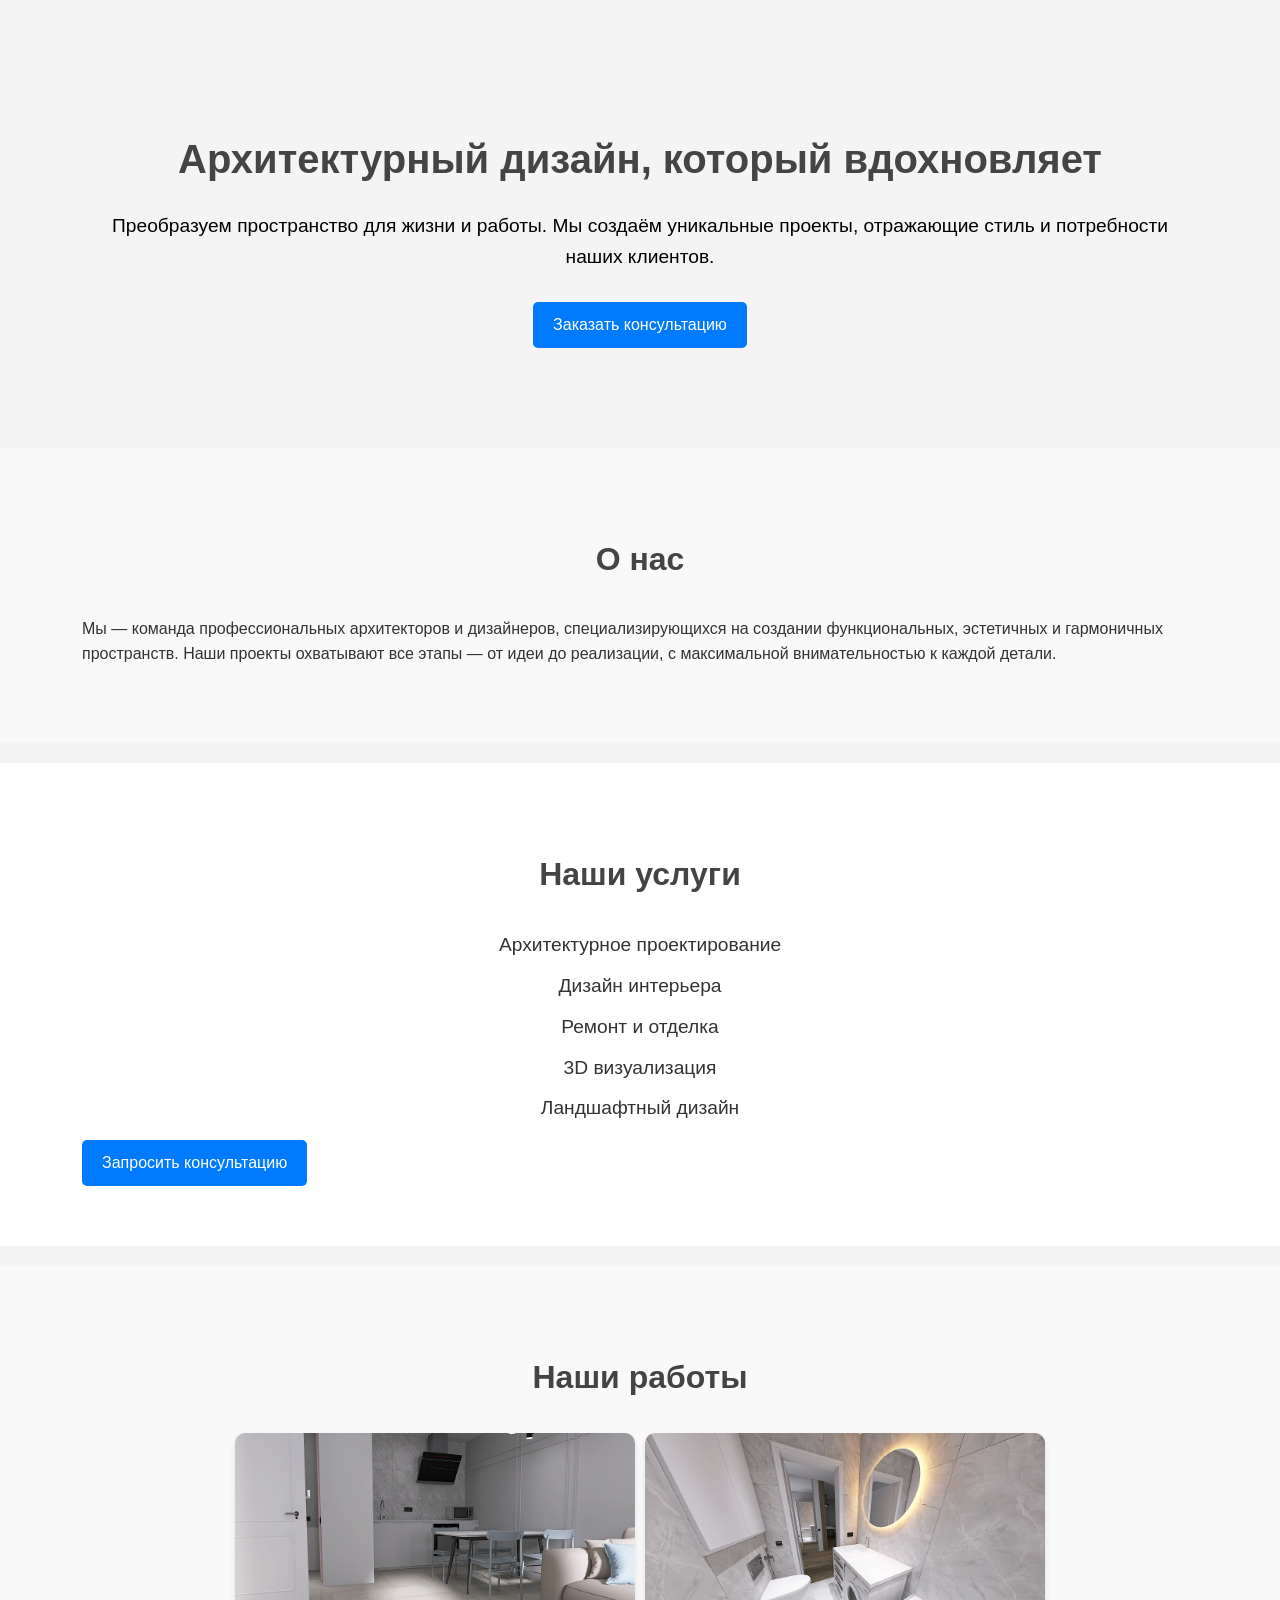
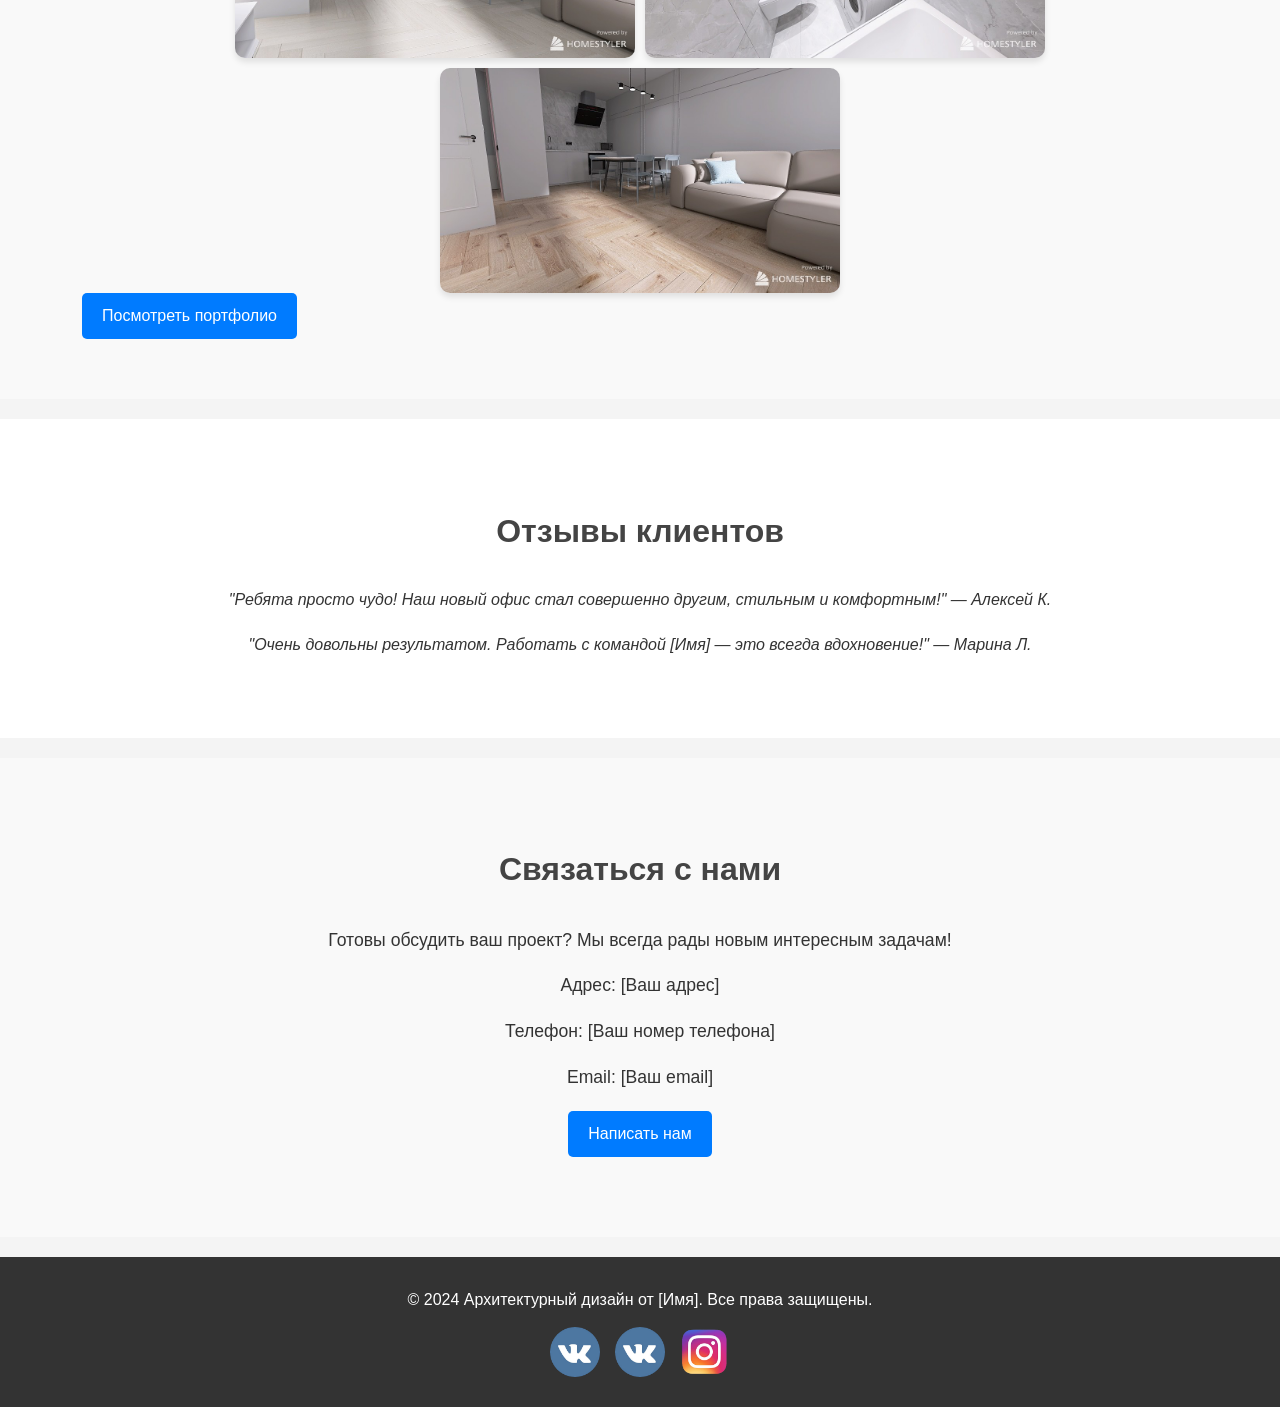
==== index.html @ eeb9c748 "update" ====
<!DOCTYPE html>
<html lang="ru">
<head>
    <meta charset="UTF-8">
    <meta name="viewport" content="width=device-width, initial-scale=1.0">
    <meta name="description" content="Профессиональные услуги в области архитектуры и дизайна интерьеров. Создание уникальных проектов для домов и офисов.">
    <title>Архитектурный дизайн от [Имя]</title>
    <link rel="stylesheet" href="styles.css">
    <style> 
         .gallery {
            display: flex;
            flex-wrap: wrap;      
            gap: 10px;           
            justify-content: center;  
        }

        .gallery img {
            width: 400px;         
            height: auto;         
        }
    </style>
</head>
<body>

    <!-- Главная секция -->
    <header class="header">
        <div class="container">
            <h1>Архитектурный дизайн, который вдохновляет</h1>
            <p>Преобразуем пространство для жизни и работы. Мы создаём уникальные проекты, отражающие стиль и потребности наших клиентов.</p>
            <a href="#contact" class="cta-button">Заказать консультацию</a>
        </div>
    </header>

    <!-- О нас -->
    <section class="about" id="about">
        <div class="container">
            <h2>О нас</h2>
            <p>Мы — команда профессиональных архитекторов и дизайнеров, специализирующихся на создании функциональных, эстетичных и гармоничных пространств. Наши проекты охватывают все этапы — от идеи до реализации, с максимальной внимательностью к каждой детали.</p>
        </div>
    </section>

    <!-- Услуги -->
    <section class="services" id="services">
        <div class="container">
            <h2>Наши услуги</h2>
            <ul>
                <li>Архитектурное проектирование</li>
                <li>Дизайн интерьера</li>
                <li>Ремонт и отделка</li>
                <li>3D визуализация</li>
                <li>Ландшафтный дизайн</li>
            </ul>
            <a href="#contact" class="cta-button">Запросить консультацию</a>
        </div>
    </section>

    <!-- Портфолио -->
    <section class="portfolio" id="portfolio">
        <div class="container">
            <h2>Наши работы</h2>
            <div class="gallery">
                <img src="photos/1.jpg" alt="Проект 1">
                <img src="photos/2.jpg" alt="Проект 2">
                <img src="photos/3.jpg" alt="Проект 3">
            </div>
            <a href="#portfolio" class="cta-button">Посмотреть портфолио</a>
        </div>
    </section>

    <!-- Отзывы -->
    <section class="testimonials" id="testimonials">
        <div class="container">
            <h2>Отзывы клиентов</h2>
            <p>"Ребята просто чудо! Наш новый офис стал совершенно другим, стильным и комфортным!" — Алексей К.</p>
            <p>"Очень довольны результатом. Работать с командой [Имя] — это всегда вдохновение!" — Марина Л.</p>
        </div>
    </section>

    <!-- Контакты -->
    <section class="contact" id="contact">
        <div class="container">
            <h2>Связаться с нами</h2>
            <p>Готовы обсудить ваш проект? Мы всегда рады новым интересным задачам!</p>
            <p>Адрес: [Ваш адрес]</p>
            <p>Телефон: [Ваш номер телефона]</p>
            <p>Email: [Ваш email]</p>
            <a href="mailto:[Ваш email]" class="cta-button">Написать нам</a>
        </div>
    </section>

    <!-- Подвал -->
    <footer class="footer">
        <div class="container">
            <p>© 2024 Архитектурный дизайн от [Имя]. Все права защищены.</p>
        </div>
        <div class="messenger">
            <div id="messenger-links" class="messenger-links">
              <a title="Vkgroup" href="https://vk.com/natashasoktoeva">
                <img src="photos/vk.png" alt="Messnger Icon">
              </a>
              <a title="Vkontakte" href="https://vk.com/natalya_nikolaeva92">
                <img src="photos/vk.png" alt="Messnger Icon">
              </a>
              <a title="***gram" href="https://www.instagram.com/natasha_soktoeva?igsh=aGZ2anFsMGMyeTgz">
                <img src="photos/insta.png" alt="Messnger Icon">
              </a>
            </div>
          </div>
    </footer>

    <script src="scripts.js"></script>
</body>
</html>
---- styles.css ----
/* Общие стили */
body {
    font-family: Arial, sans-serif;
    margin: 0;
    padding: 0;
    line-height: 1.6;
    color: #333;
    background-color: #f4f4f4;
}

h1, h2 {
    color: #444;
}

.container {
    width: 90%;
    max-width: 1200px;
    margin: 0 auto;
}

/* Стили для хедера */
.header {
    background: url('header-bg.jpg') no-repeat center center/cover;
    color: black;
    text-align: center;
    padding: 100px 20px;
}

.header h1 {
    font-size: 2.5rem;
    margin-bottom: 20px;
}

.header p {
    font-size: 1.2rem;
    margin-bottom: 30px;
}

.cta-button {
    display: inline-block;
    background: #007BFF;
    color: white;
    padding: 10px 20px;
    text-decoration: none;
    border-radius: 5px;
    font-size: 1rem;
    transition: background 0.3s;
}

.cta-button:hover {
    background: #0056b3;
}

/* Секции */
section {
    padding: 60px 20px;
    background: white;
    margin-bottom: 20px;
}

section:nth-of-type(odd) {
    background: #f9f9f9;
}

h2 {
    text-align: center;
    margin-bottom: 30px;
    font-size: 2rem;
}

/* Список услуг */
.services ul {
    list-style: none;
    padding: 0;
    text-align: center;
}

.services li {
    font-size: 1.2rem;
    margin: 10px 0;
}

/* Галерея */
.gallery {
    display: flex;
    gap: 20px;
    justify-content: center;
    flex-wrap: wrap;
}

.gallery img {
    max-width: 100%;
    height: auto;
    border-radius: 10px;
    box-shadow: 0 4px 6px rgba(0, 0, 0, 0.1);
}

/* Отзывы */
.testimonials p {
    font-style: italic;
    text-align: center;
    margin: 20px 0;
}

/* Контакты */
.contact p {
    text-align: center;
    font-size: 1.1rem;
}

.contact .cta-button {
    display: block;
    margin: 20px auto;
    text-align: center;
    width: fit-content;
}

/* Подвал */
.footer {
    background: #333;
    text-align: center;
    color: white;
    padding: 30px 0;
    position: relative;
}

.footer p {
    margin: 0;
}

.messenger-links {
    display: flex;
    justify-content: center; 
    gap: 15px; 
    margin-top: 15px; 
}
.messenger-links a {
    width: 50px;
    height: 50px; 
    display: block;
    text-decoration: none;
}

.messenger-links a img {
    width: 100%;
    height: 100%;
    object-fit: contain; 
    transition: transform 0.3s ease; 
}

.messenger-links a:hover img {
    transform: scale(1.1); 
}


@media (max-width: 768px) {
    .header {
        padding: 80px 20px;
    }

    .header h1 {
        font-size: 2rem;
    }

    .cta-button {
        font-size: 0.9rem;
    }

    .gallery {
        flex-direction: column;
        gap: 10px;
    }
}
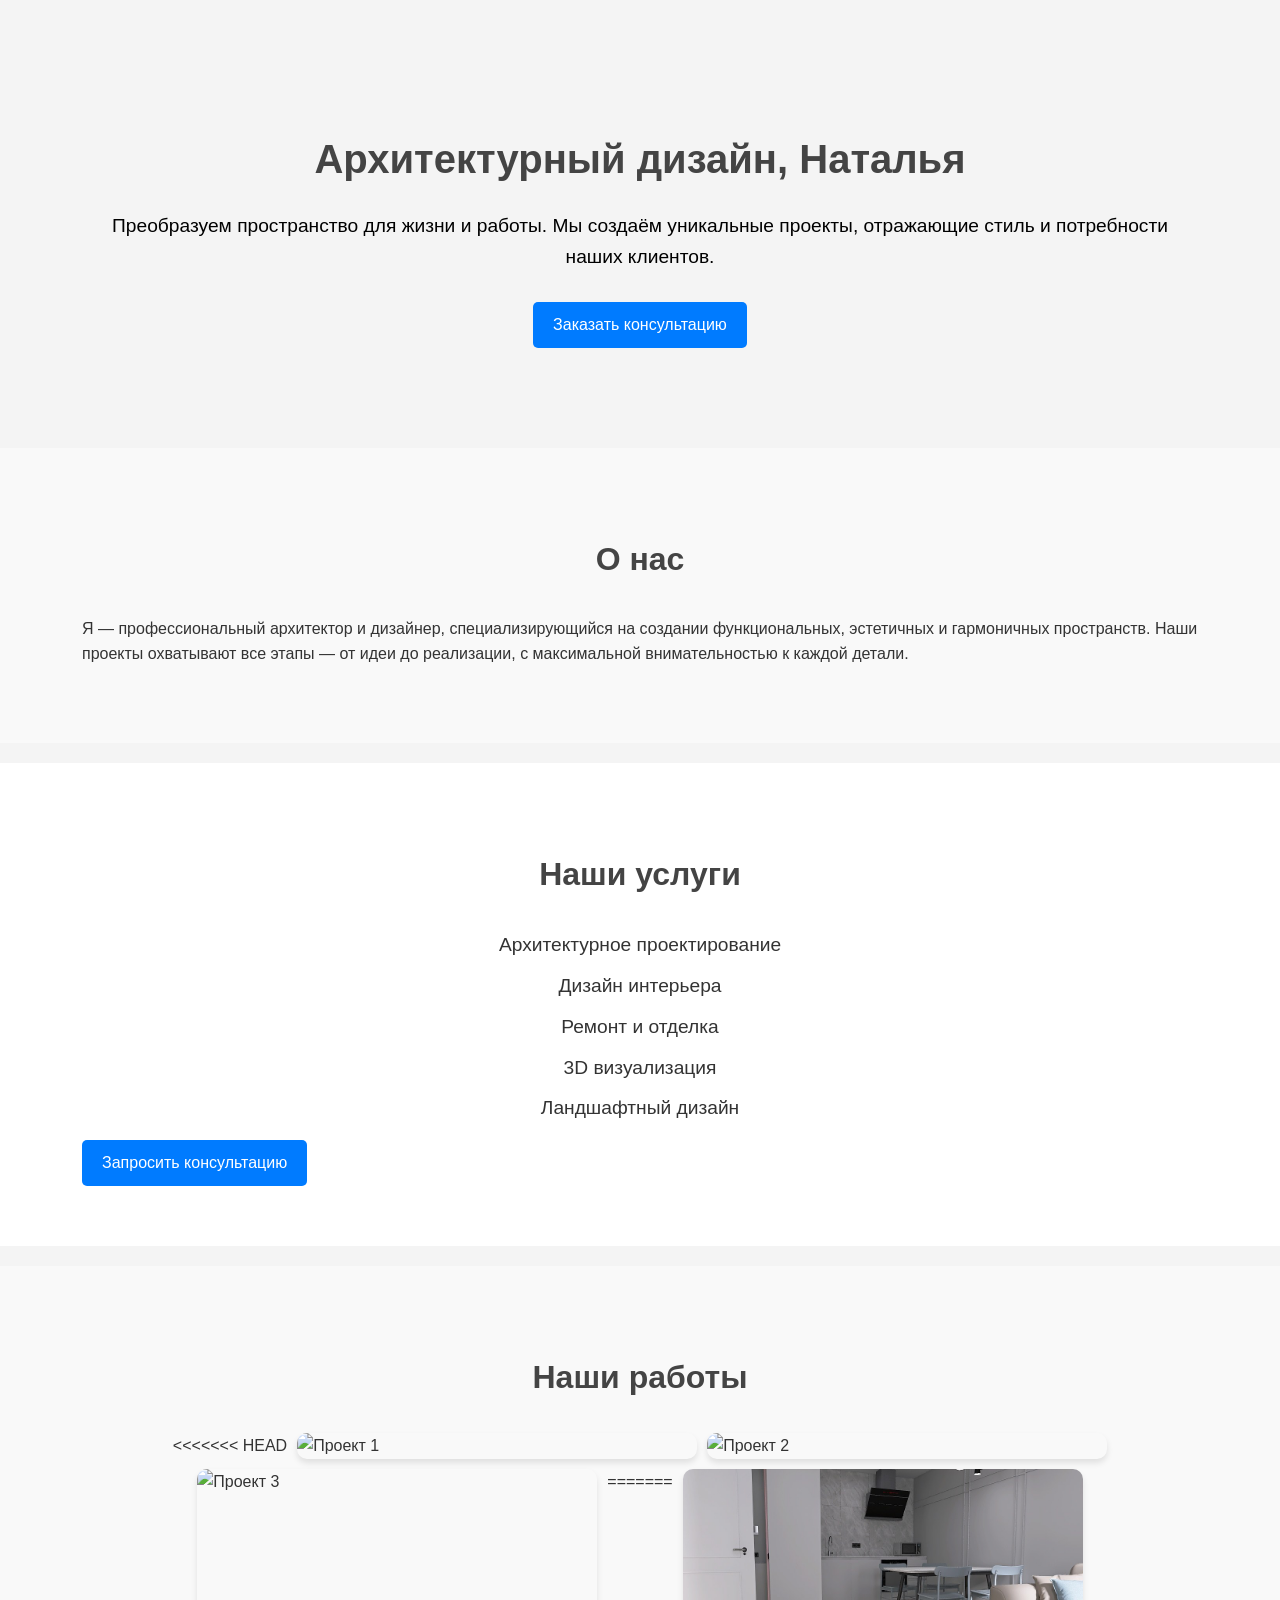
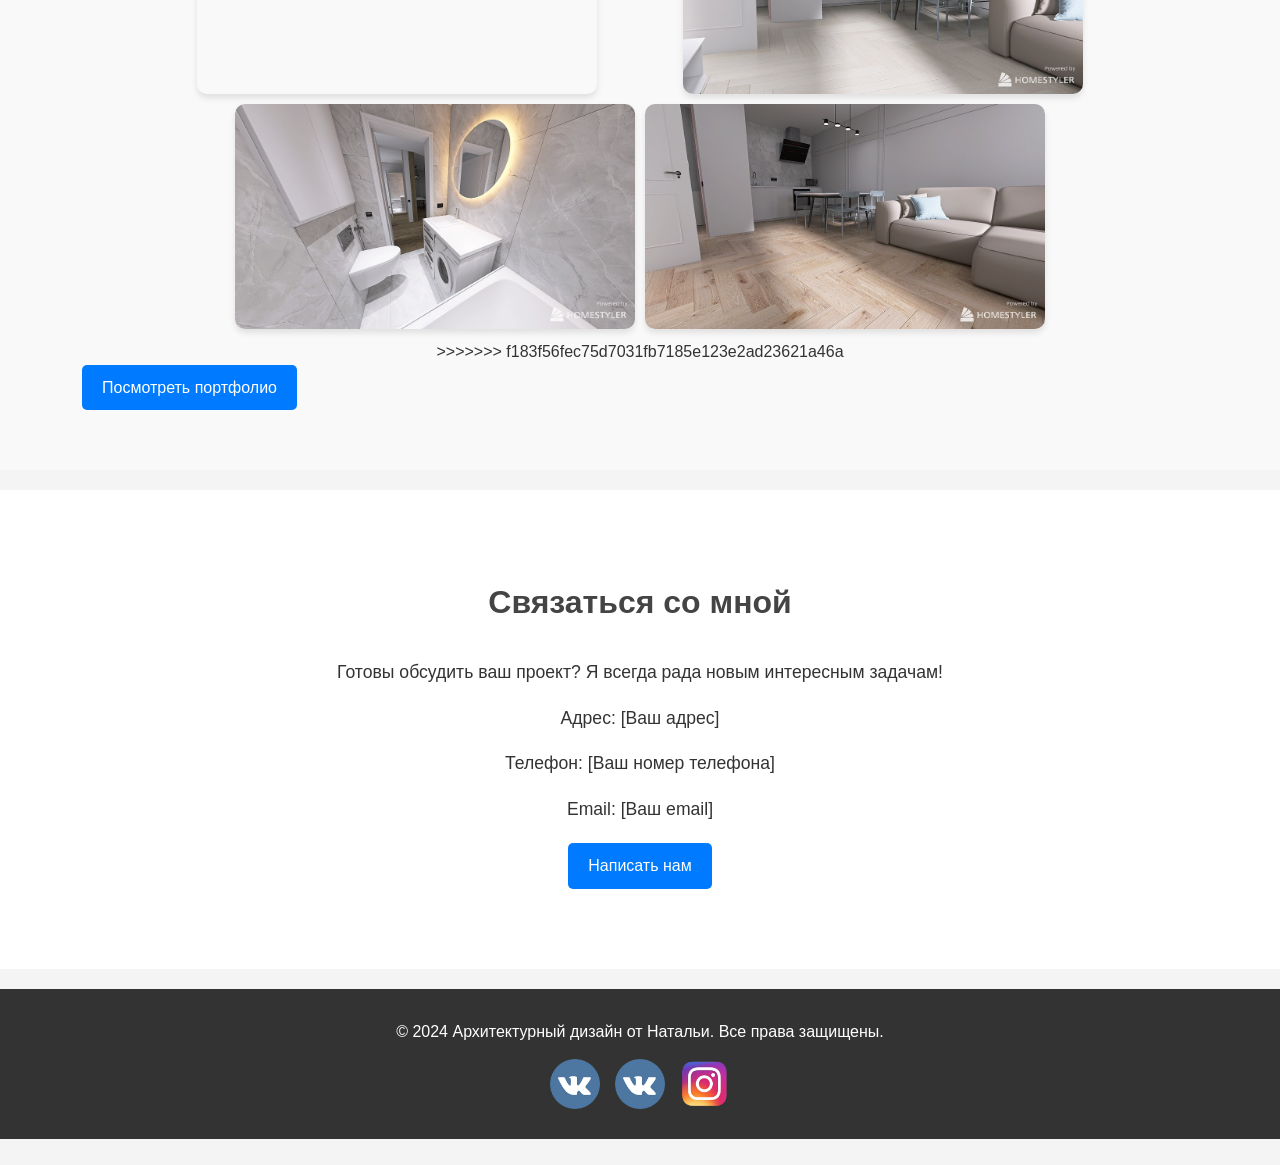
==== commit 079b0624: "Фикс пофиксил с низу огромный черный круг и ссылки" ====
--- a/index.html
+++ b/index.html
@@ -4,7 +4,7 @@
     <meta charset="UTF-8">
     <meta name="viewport" content="width=device-width, initial-scale=1.0">
     <meta name="description" content="Профессиональные услуги в области архитектуры и дизайна интерьеров. Создание уникальных проектов для домов и офисов.">
-    <title>Архитектурный дизайн от [Имя]</title>
+    <title>Архитектурный дизайн от Натальи</title>
     <link rel="stylesheet" href="styles.css">
     <style> 
          .gallery {
@@ -21,22 +21,22 @@
     </style>
 </head>
 <body>
-
+      
     <!-- Главная секция -->
     <header class="header">
         <div class="container">
-            <h1>Архитектурный дизайн, который вдохновляет</h1>
+            <h1>Архитектурный дизайн, Наталья</h1>
             <p>Преобразуем пространство для жизни и работы. Мы создаём уникальные проекты, отражающие стиль и потребности наших клиентов.</p>
             <a href="#contact" class="cta-button">Заказать консультацию</a>
         </div>
     </header>
-
+    
     <!-- О нас -->
     <section class="about" id="about">
         <div class="container">
             <h2>О нас</h2>
-            <p>Мы — команда профессиональных архитекторов и дизайнеров, специализирующихся на создании функциональных, эстетичных и гармоничных пространств. Наши проекты охватывают все этапы — от идеи до реализации, с максимальной внимательностью к каждой детали.</p>
-        </div>
+            <p>Я — профессиональный архитектор и дизайнер, специализирующийся на создании функциональных, эстетичных и гармоничных пространств. Наши проекты охватывают все этапы — от идеи до реализации, с максимальной внимательностью к каждой детали.</p>
+        </div> 
     </section>
 
     <!-- Услуги -->
@@ -59,28 +59,25 @@
         <div class="container">
             <h2>Наши работы</h2>
             <div class="gallery">
+<<<<<<< HEAD
+                <img src="1In7lLFfFWo.jpg" alt="Проект 1">
+                <img src="portfolio-2.jpg" alt="Проект 2">
+                <img src="portfolio-3.jpg" alt="Проект 3">
+=======
                 <img src="photos/1.jpg" alt="Проект 1">
                 <img src="photos/2.jpg" alt="Проект 2">
                 <img src="photos/3.jpg" alt="Проект 3">
+>>>>>>> f183f56fec75d7031fb7185e123e2ad23621a46a
             </div>
             <a href="#portfolio" class="cta-button">Посмотреть портфолио</a>
-        </div>
-    </section>
-
-    <!-- Отзывы -->
-    <section class="testimonials" id="testimonials">
-        <div class="container">
-            <h2>Отзывы клиентов</h2>
-            <p>"Ребята просто чудо! Наш новый офис стал совершенно другим, стильным и комфортным!" — Алексей К.</p>
-            <p>"Очень довольны результатом. Работать с командой [Имя] — это всегда вдохновение!" — Марина Л.</p>
         </div>
     </section>
 
     <!-- Контакты -->
     <section class="contact" id="contact">
         <div class="container">
-            <h2>Связаться с нами</h2>
-            <p>Готовы обсудить ваш проект? Мы всегда рады новым интересным задачам!</p>
+            <h2>Связаться со мной</h2>
+            <p>Готовы обсудить ваш проект? Я всегда рада новым интересным задачам!</p>
             <p>Адрес: [Ваш адрес]</p>
             <p>Телефон: [Ваш номер телефона]</p>
             <p>Email: [Ваш email]</p>
@@ -91,23 +88,42 @@
     <!-- Подвал -->
     <footer class="footer">
         <div class="container">
-            <p>© 2024 Архитектурный дизайн от [Имя]. Все права защищены.</p>
+            <p>© 2024 Архитектурный дизайн от Натальи. Все права защищены.</p>
         </div>
         <div class="messenger">
             <div id="messenger-links" class="messenger-links">
-              <a title="Vkgroup" href="https://vk.com/natashasoktoeva">
+              <a title="Vkgroup" href="https://vk.com/natashasoktoeva" target="_blank">
                 <img src="photos/vk.png" alt="Messnger Icon">
               </a>
-              <a title="Vkontakte" href="https://vk.com/natalya_nikolaeva92">
+              <a title="Vkontakte" href="https://vk.com/natalya_nikolaeva92" target="_blank">
                 <img src="photos/vk.png" alt="Messnger Icon">
               </a>
-              <a title="***gram" href="https://www.instagram.com/natasha_soktoeva?igsh=aGZ2anFsMGMyeTgz">
+              <a title="***gram" href="https://www.instagram.com/natasha_soktoeva?igsh=aGZ2anFsMGMyeTgz" target="_blank">
                 <img src="photos/insta.png" alt="Messnger Icon">
               </a>
             </div>
           </div>
     </footer>
 
+    <!-- Скролл -->
+    <div data-menu-type="mobile" data-custom-scroll="0" data-set-top="stay-in-window" class="custom__header-decorate-line mod--custom-scroll-hidden mod--custom-scroll-resize md-menu--mobile js--menu--mobile mod--set-top--stop-mobile ps is-ps-init setTopInit" style="display: block;top: 0px;">
+
+                <!-- Если есть поиск или корзина -->
+        <div class="l-header__icons--box f__menu">
+            &nbsp; <!-- для выравнивания по вертикали (дублирует размер шрифта) -->
+    
+            <div class="l-header__icons--wrap">
+                <div class="js--iconBasketWrapper">                   
+                </div>   
+                    </div>
+                        </div>   
+            <!-- Add separator -->
+                    <!-- -->
+        </div>
+            </div>        
+
+        </div>
+    <div class="ps__rail-x mod--fs_16" style="left: 0px; bottom: 0px;"><div class="ps__thumb-x mod--fs_16" tabindex="0" style="left: 0px; width: 0px;"></div></div><div class="ps__rail-y mod--fs_16" style="top: 0px; right: 0px;"><div class="ps__thumb-y mod--fs_16" tabindex="0" style="top: 0px; height: 0px;"></div></div></div>
     <script src="scripts.js"></script>
 </body>
 </html>
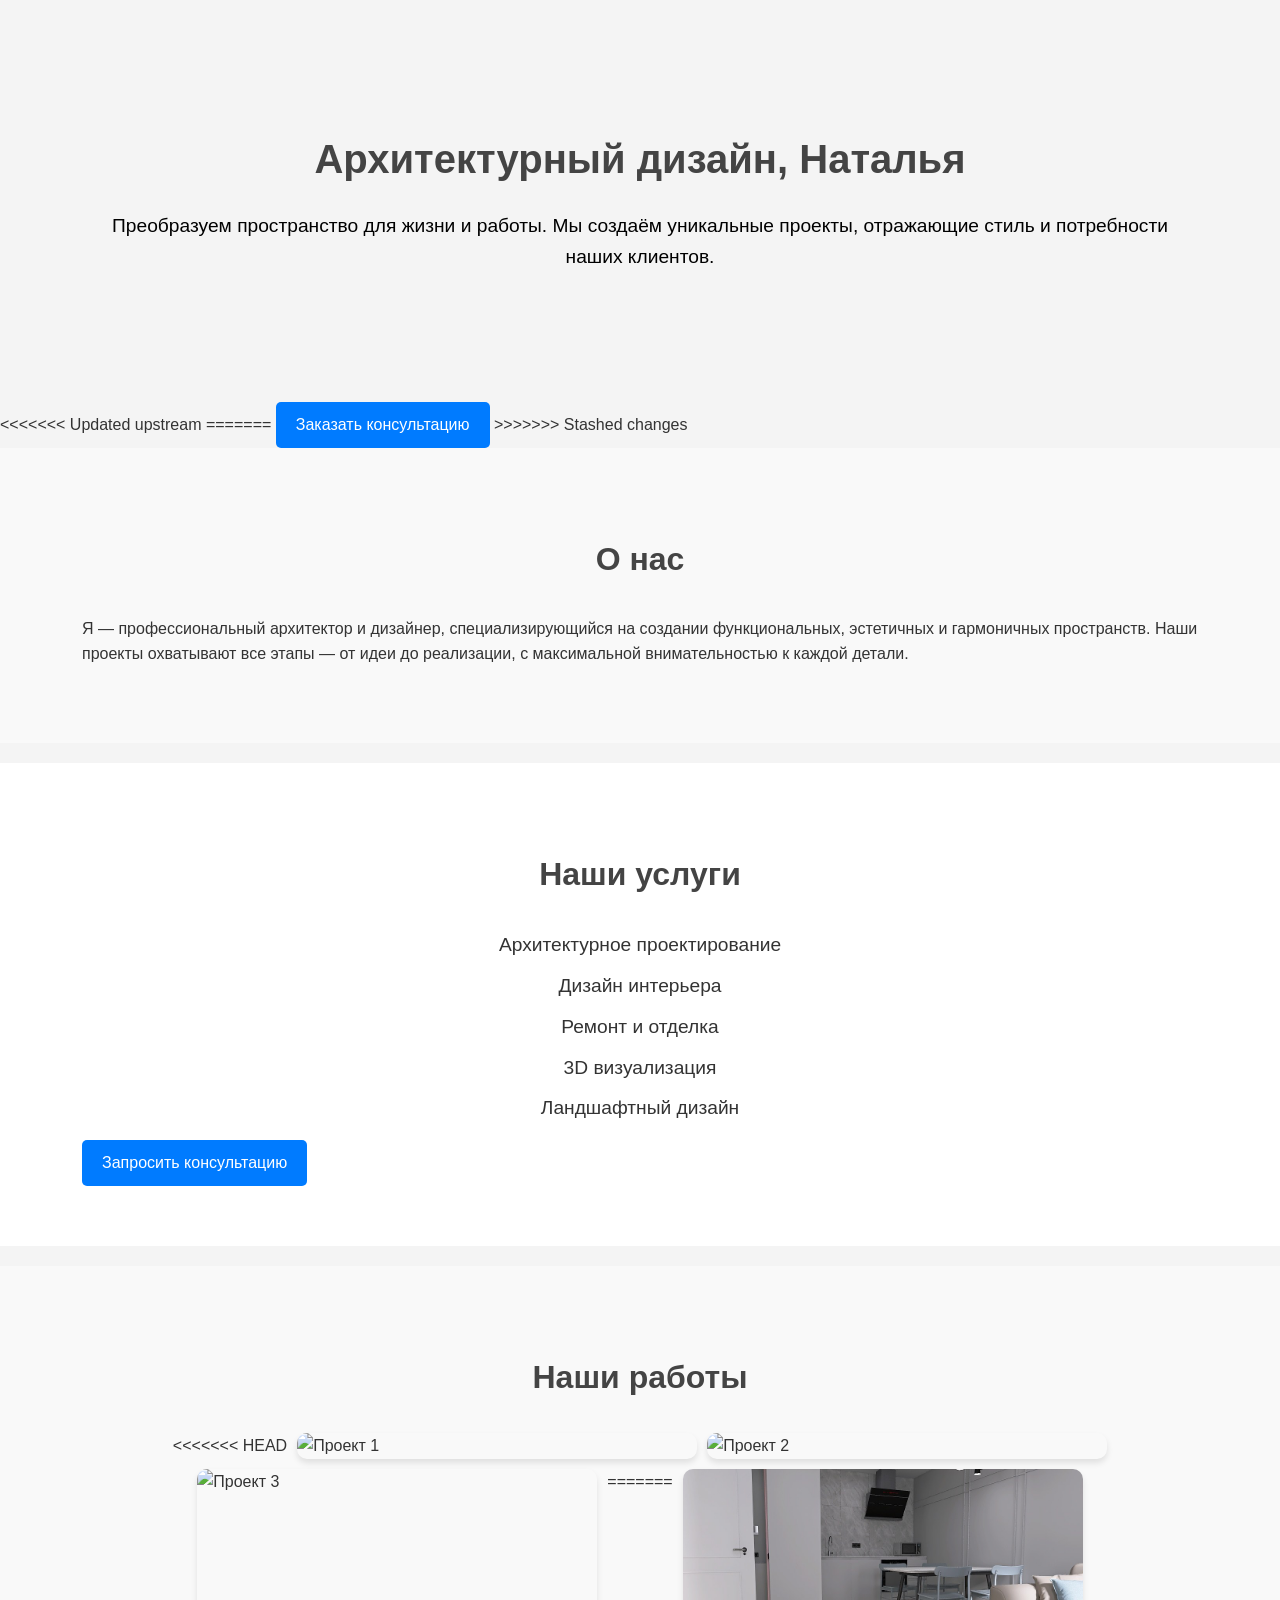
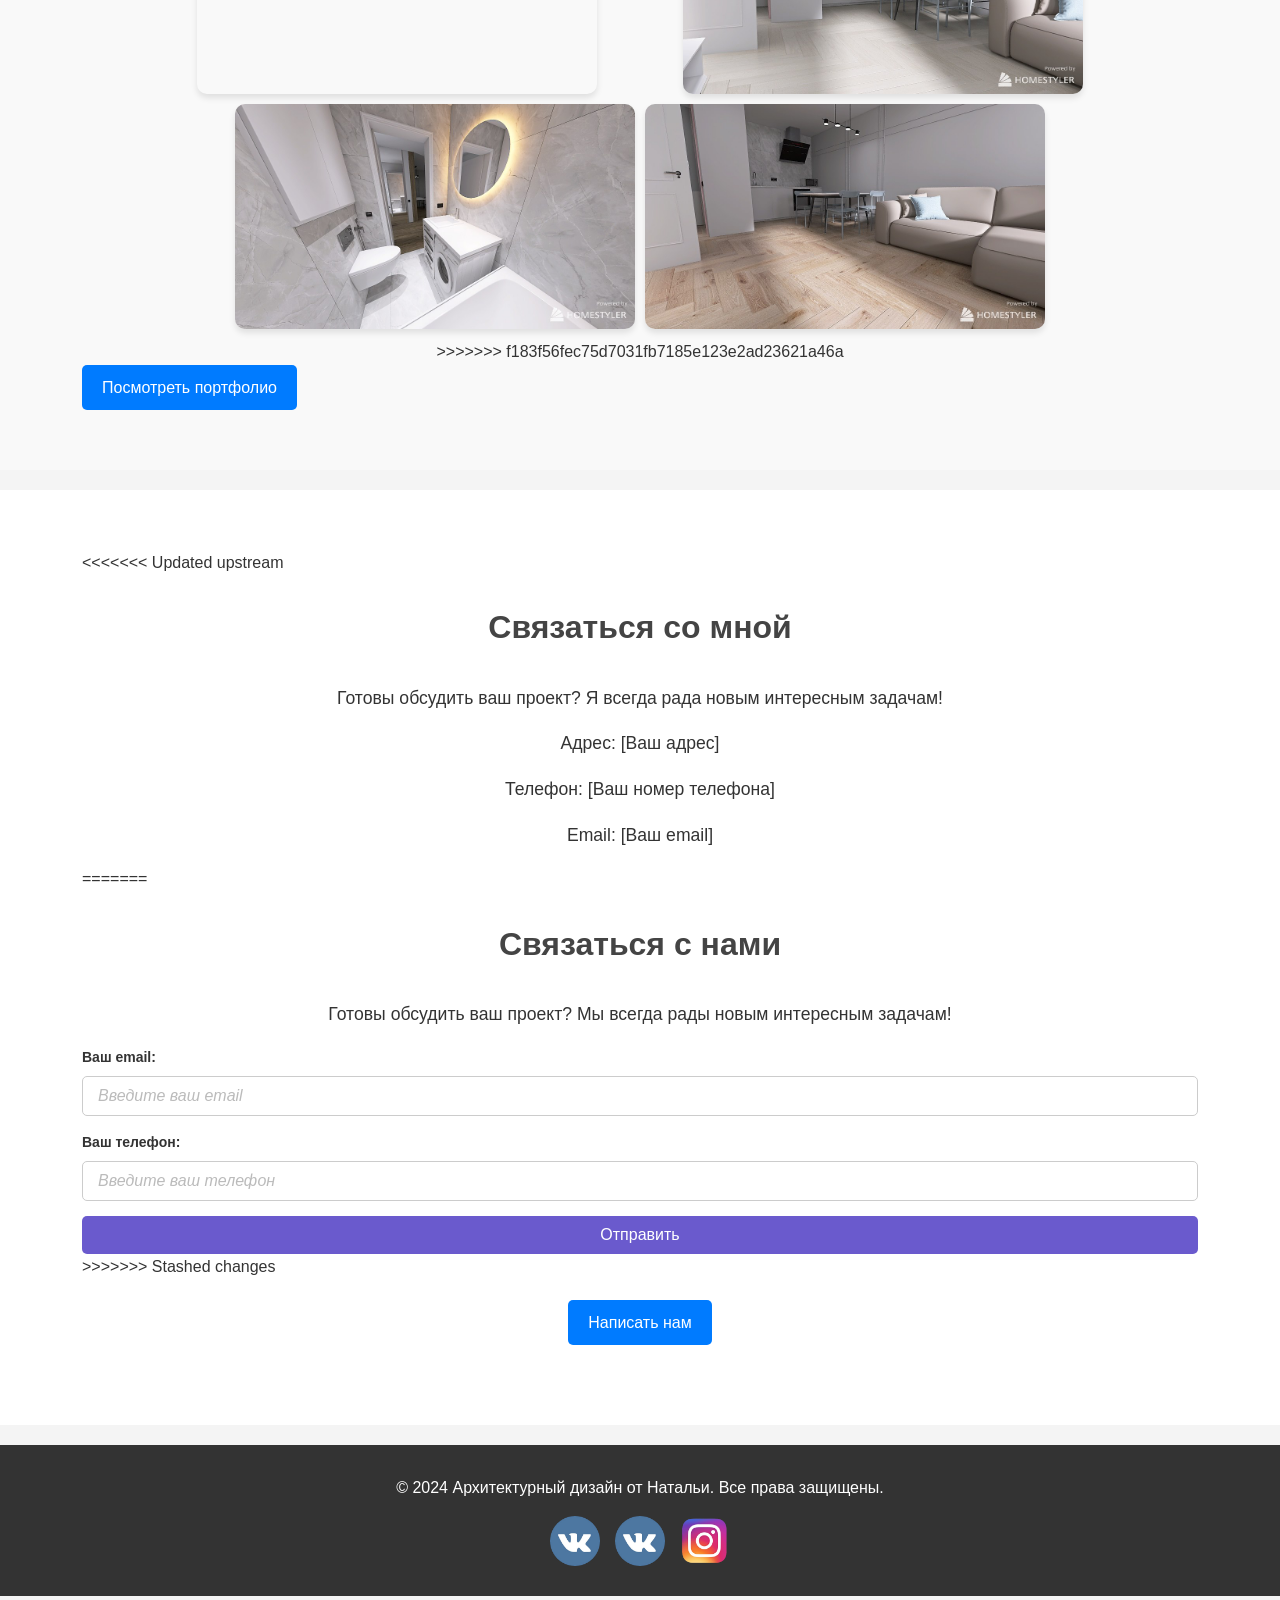
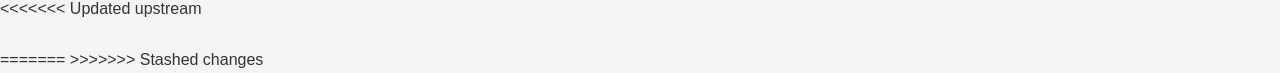
==== commit db47ef49: "я устал" ====
--- a/index.html
+++ b/index.html
@@ -27,10 +27,14 @@
         <div class="container">
             <h1>Архитектурный дизайн, Наталья</h1>
             <p>Преобразуем пространство для жизни и работы. Мы создаём уникальные проекты, отражающие стиль и потребности наших клиентов.</p>
-            <a href="#contact" class="cta-button">Заказать консультацию</a>
         </div>
     </header>
+<<<<<<< Updated upstream
     
+=======
+    <a href="#contact" class="cta-button">Заказать консультацию</a>
+
+>>>>>>> Stashed changes
     <!-- О нас -->
     <section class="about" id="about">
         <div class="container">
@@ -76,11 +80,22 @@
     <!-- Контакты -->
     <section class="contact" id="contact">
         <div class="container">
+<<<<<<< Updated upstream
             <h2>Связаться со мной</h2>
             <p>Готовы обсудить ваш проект? Я всегда рада новым интересным задачам!</p>
             <p>Адрес: [Ваш адрес]</p>
             <p>Телефон: [Ваш номер телефона]</p>
             <p>Email: [Ваш email]</p>
+=======
+            <h2>Связаться с нами</h2>
+            <p>Готовы обсудить ваш проект? Мы всегда рады новым интересным задачам!</p>
+            <label for="email">Ваш email:</label>
+            <input type="email" id="email" name="email" placeholder="Введите ваш email" required>
+
+            <label for="phone">Ваш телефон:</label>
+            <input type="tel" id="phone" name="phone" placeholder="Введите ваш телефон">
+            <button type="submit">Отправить</button>
+>>>>>>> Stashed changes
             <a href="mailto:[Ваш email]" class="cta-button">Написать нам</a>
         </div>
     </section>
@@ -105,6 +120,7 @@
           </div>
     </footer>
 
+<<<<<<< Updated upstream
     <!-- Скролл -->
     <div data-menu-type="mobile" data-custom-scroll="0" data-set-top="stay-in-window" class="custom__header-decorate-line mod--custom-scroll-hidden mod--custom-scroll-resize md-menu--mobile js--menu--mobile mod--set-top--stop-mobile ps is-ps-init setTopInit" style="display: block;top: 0px;">
 
@@ -125,5 +141,8 @@
         </div>
     <div class="ps__rail-x mod--fs_16" style="left: 0px; bottom: 0px;"><div class="ps__thumb-x mod--fs_16" tabindex="0" style="left: 0px; width: 0px;"></div></div><div class="ps__rail-y mod--fs_16" style="top: 0px; right: 0px;"><div class="ps__thumb-y mod--fs_16" tabindex="0" style="top: 0px; height: 0px;"></div></div></div>
     <script src="scripts.js"></script>
+=======
+    <script src="js.js"></script>
+>>>>>>> Stashed changes
 </body>
 </html>
--- a/styles.css
+++ b/styles.css
@@ -45,6 +45,7 @@
     border-radius: 5px;
     font-size: 1rem;
     transition: background 0.3s;
+    left: 30px;
 }
 
 .cta-button:hover {
@@ -114,6 +115,69 @@
     text-align: center;
     width: fit-content;
 }
+form {
+    background: #ffffff;
+    padding: 20px 30px;
+    border-radius: 10px;
+    box-shadow: 0 4px 6px rgba(0, 0, 0, 0.1);
+    width: 100%;
+    max-width: 400px;
+    margin: 20px auto;
+    font-family: Arial, sans-serif;
+}
+
+
+label {
+    display: block;
+    margin-bottom: 8px;
+    font-size: 14px;
+    color: #333333;
+    font-weight: bold;
+}
+
+
+input[type="email"], input[type="tel"] {
+    width: 100%;
+    padding: 10px 15px;
+    margin-bottom: 15px;
+    border: 1px solid #cccccc;
+    border-radius: 5px;
+    font-size: 16px;
+    color: #333333;
+    box-sizing: border-box;
+    transition: border-color 0.3s ease-in-out, box-shadow 0.3s ease-in-out;
+}
+
+
+input[type="email"]:focus, input[type="tel"]:focus {
+    border-color: #6a5acd;
+    box-shadow: 0 0 5px rgba(106, 90, 205, 0.5);
+    outline: none;
+}
+
+
+input::placeholder {
+    color: #bbbbbb;
+    font-style: italic;
+}
+
+button {
+    display: block;
+    width: 100%;
+    padding: 10px 15px;
+    background-color: #6a5acd;
+    border: none;
+    border-radius: 5px;
+    color: #ffffff;
+    font-size: 16px;
+    cursor: pointer;
+    transition: background-color 0.3s ease-in-out;
+}
+
+
+button:hover {
+    background-color: #5a4db2;
+}
 
 /* Подвал */
 .footer {
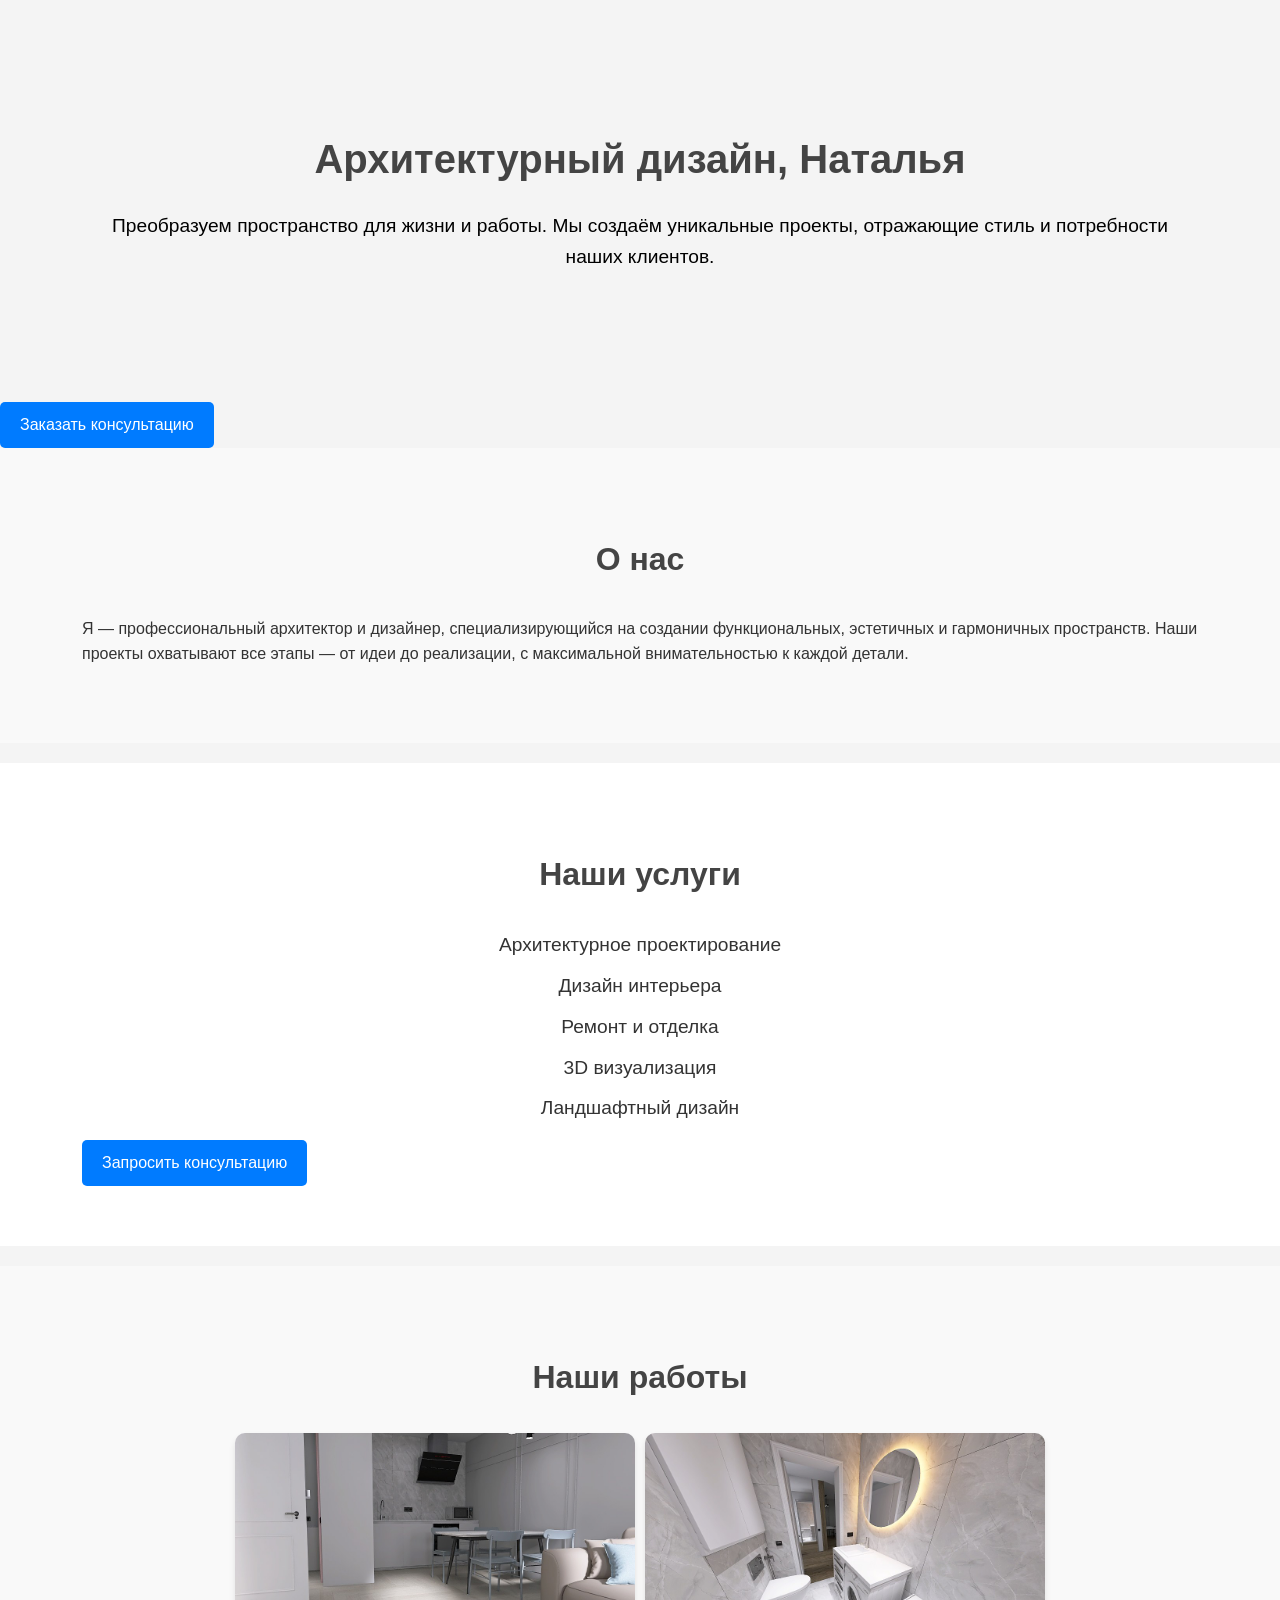
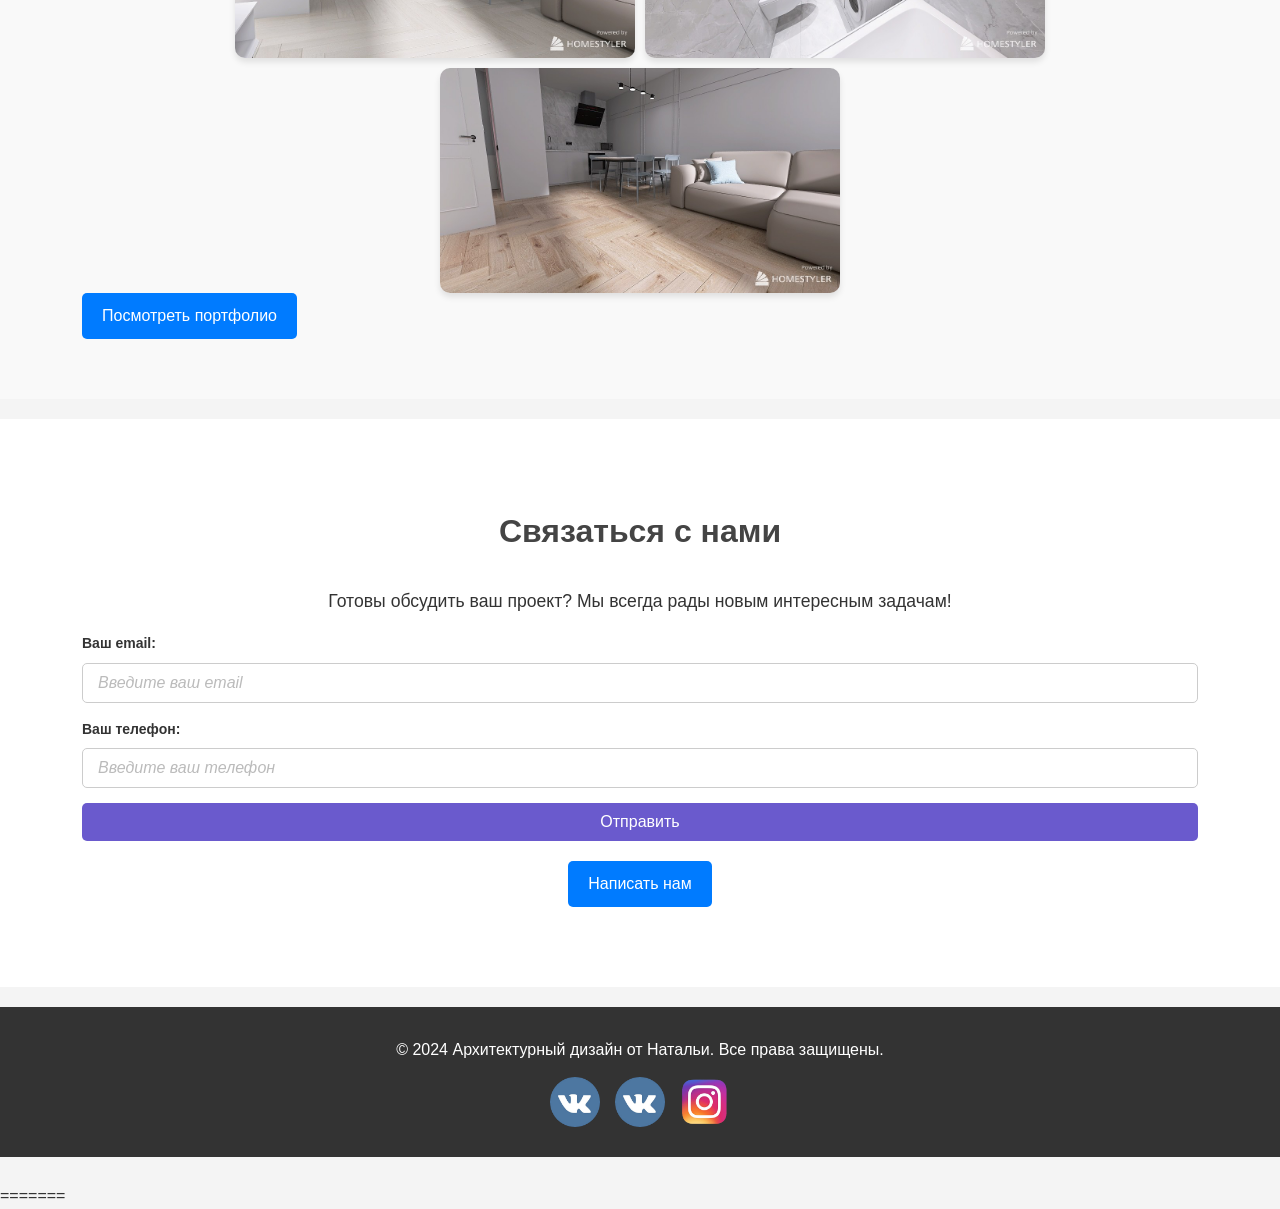
==== commit 10438813: "я устал2" ====
--- a/index.html
+++ b/index.html
@@ -29,12 +29,10 @@
             <p>Преобразуем пространство для жизни и работы. Мы создаём уникальные проекты, отражающие стиль и потребности наших клиентов.</p>
         </div>
     </header>
-<<<<<<< Updated upstream
-    
-=======
+
     <a href="#contact" class="cta-button">Заказать консультацию</a>
 
->>>>>>> Stashed changes
+
     <!-- О нас -->
     <section class="about" id="about">
         <div class="container">
@@ -63,15 +61,10 @@
         <div class="container">
             <h2>Наши работы</h2>
             <div class="gallery">
-<<<<<<< HEAD
-                <img src="1In7lLFfFWo.jpg" alt="Проект 1">
-                <img src="portfolio-2.jpg" alt="Проект 2">
-                <img src="portfolio-3.jpg" alt="Проект 3">
-=======
                 <img src="photos/1.jpg" alt="Проект 1">
                 <img src="photos/2.jpg" alt="Проект 2">
                 <img src="photos/3.jpg" alt="Проект 3">
->>>>>>> f183f56fec75d7031fb7185e123e2ad23621a46a
+
             </div>
             <a href="#portfolio" class="cta-button">Посмотреть портфолио</a>
         </div>
@@ -80,13 +73,6 @@
     <!-- Контакты -->
     <section class="contact" id="contact">
         <div class="container">
-<<<<<<< Updated upstream
-            <h2>Связаться со мной</h2>
-            <p>Готовы обсудить ваш проект? Я всегда рада новым интересным задачам!</p>
-            <p>Адрес: [Ваш адрес]</p>
-            <p>Телефон: [Ваш номер телефона]</p>
-            <p>Email: [Ваш email]</p>
-=======
             <h2>Связаться с нами</h2>
             <p>Готовы обсудить ваш проект? Мы всегда рады новым интересным задачам!</p>
             <label for="email">Ваш email:</label>
@@ -95,7 +81,6 @@
             <label for="phone">Ваш телефон:</label>
             <input type="tel" id="phone" name="phone" placeholder="Введите ваш телефон">
             <button type="submit">Отправить</button>
->>>>>>> Stashed changes
             <a href="mailto:[Ваш email]" class="cta-button">Написать нам</a>
         </div>
     </section>
@@ -119,8 +104,6 @@
             </div>
           </div>
     </footer>
-
-<<<<<<< Updated upstream
     <!-- Скролл -->
     <div data-menu-type="mobile" data-custom-scroll="0" data-set-top="stay-in-window" class="custom__header-decorate-line mod--custom-scroll-hidden mod--custom-scroll-resize md-menu--mobile js--menu--mobile mod--set-top--stop-mobile ps is-ps-init setTopInit" style="display: block;top: 0px;">
 
@@ -143,6 +126,5 @@
     <script src="scripts.js"></script>
 =======
     <script src="js.js"></script>
->>>>>>> Stashed changes
 </body>
 </html>
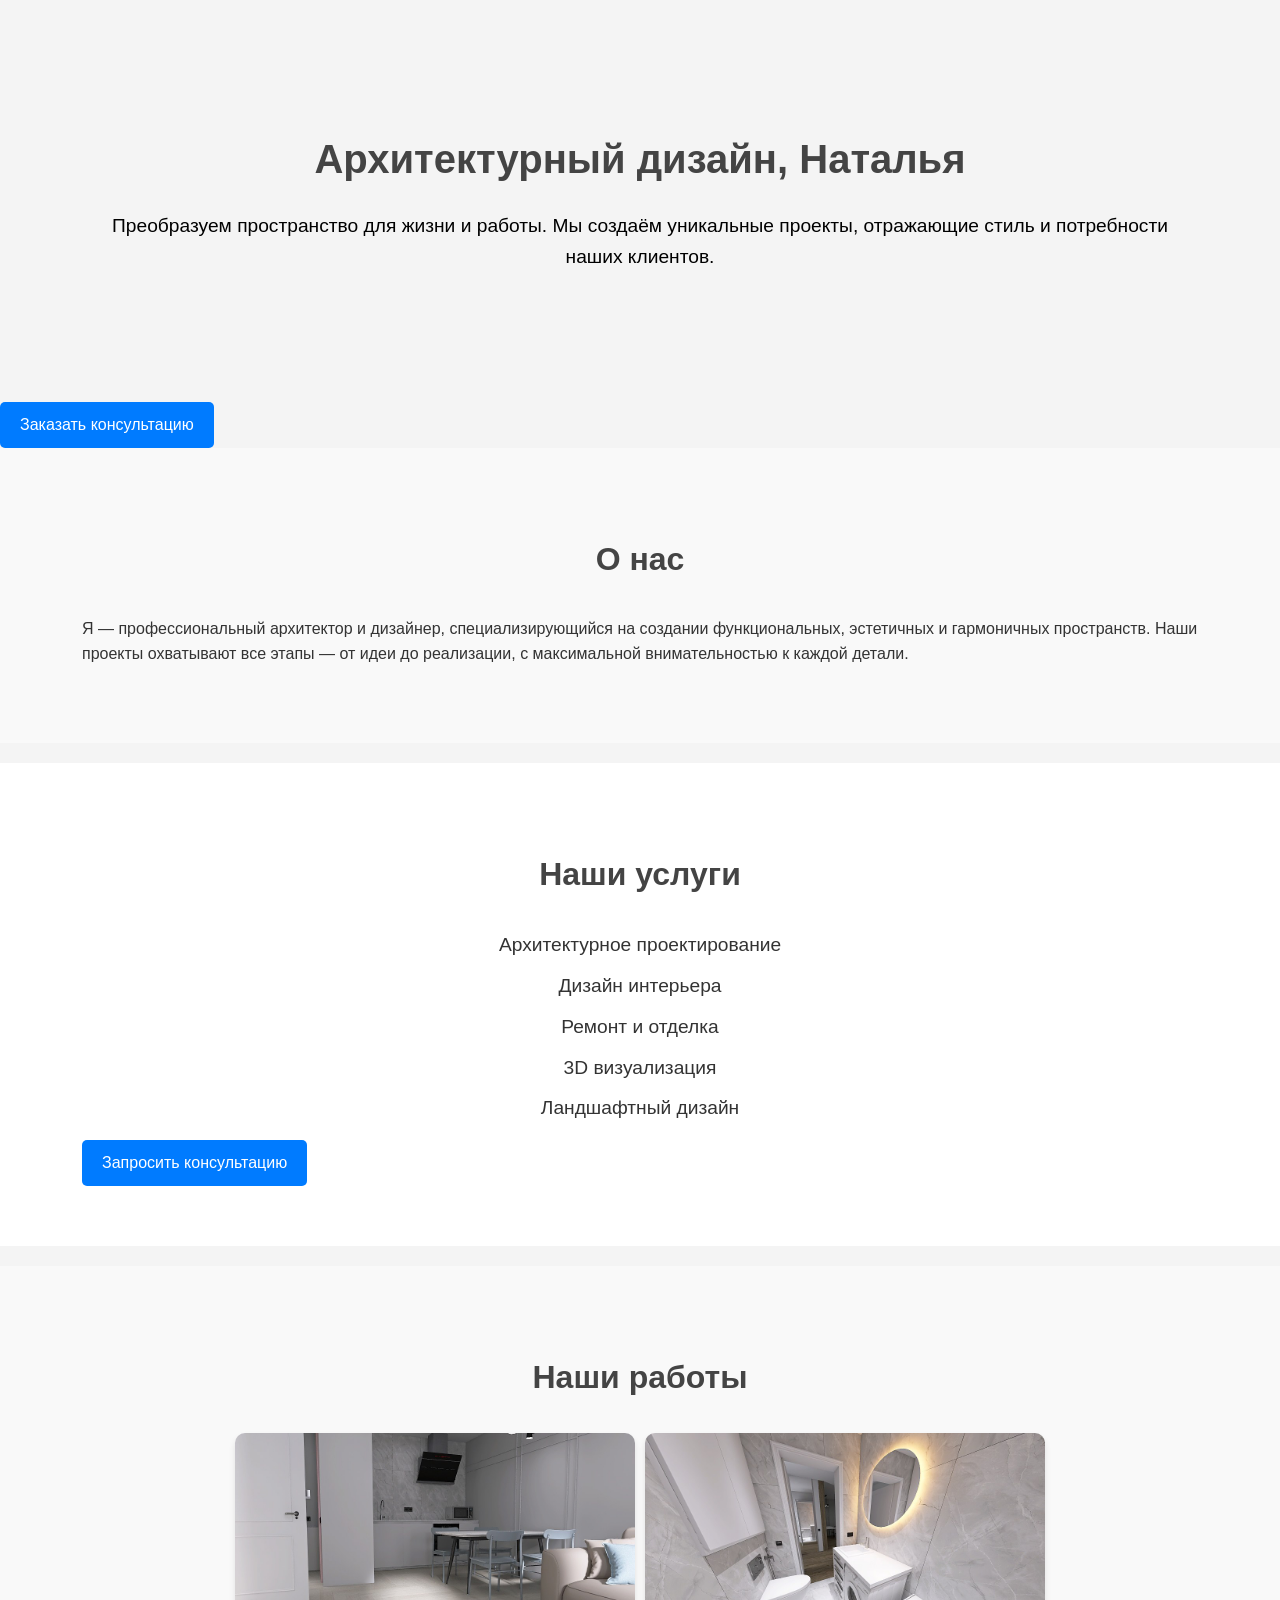
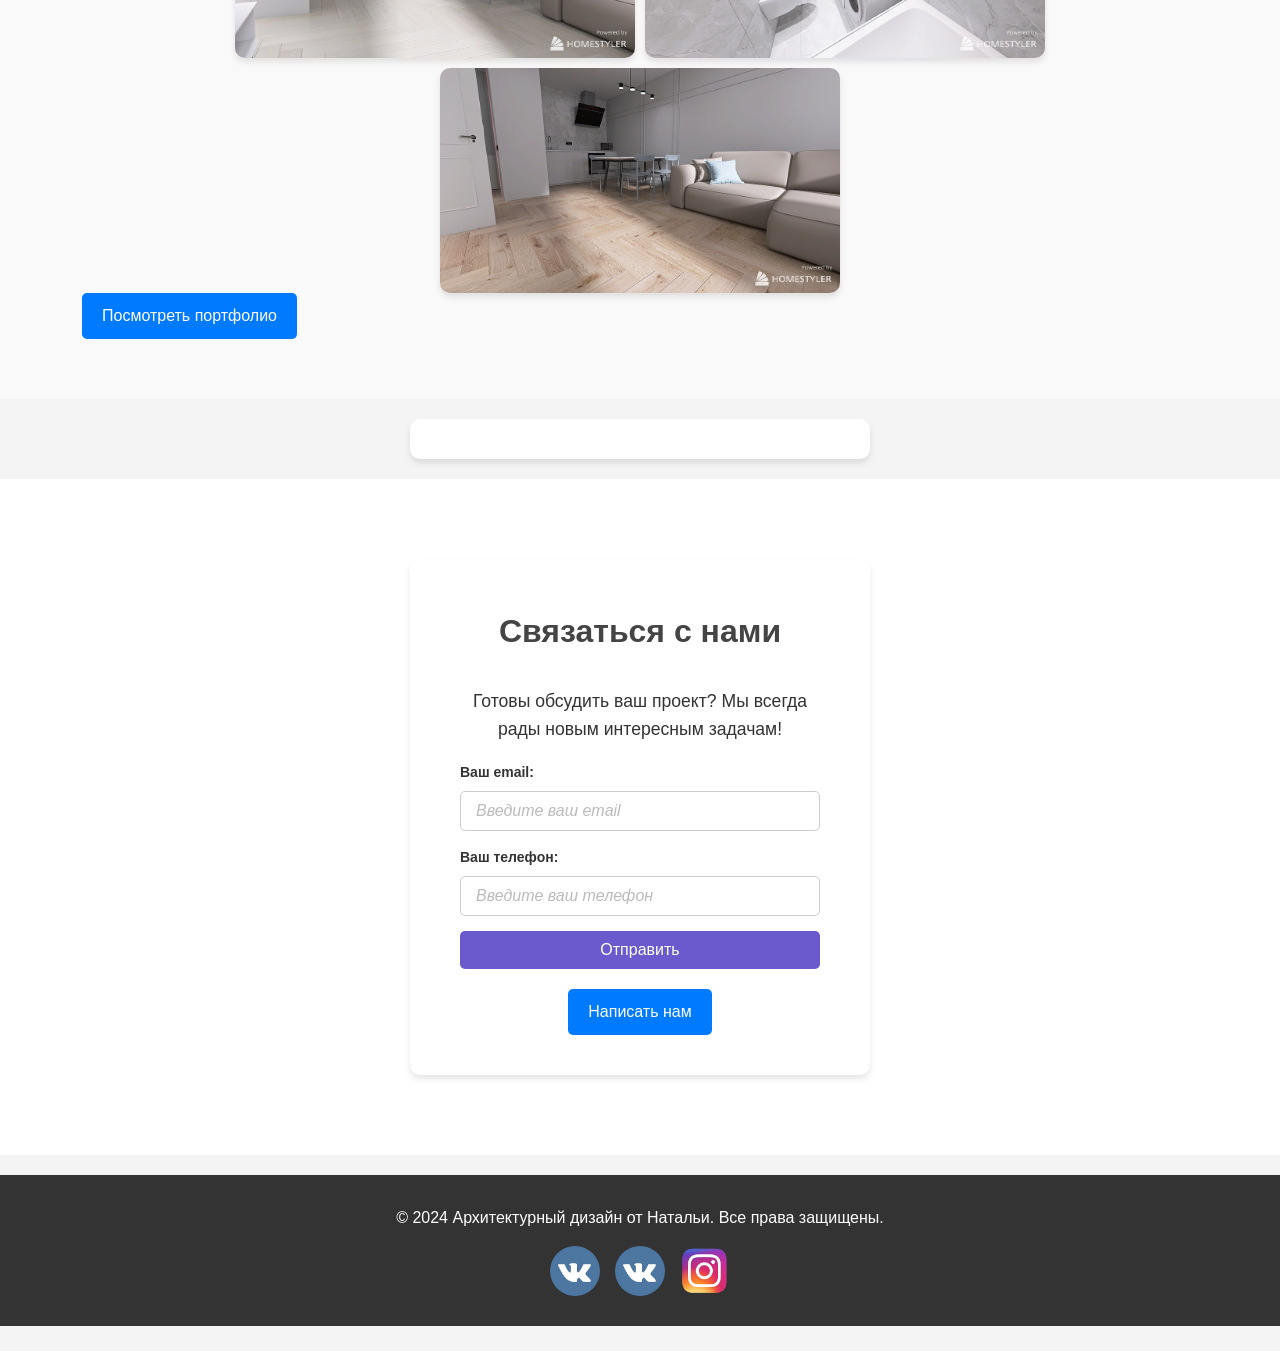
==== commit 7eded86c: "отправка данных" ====
--- a/index.html
+++ b/index.html
@@ -71,19 +71,27 @@
     </section>
 
     <!-- Контакты -->
+     <form action="https://api.web3forms.com/submit" method="POST">
+        <input type="hidden" name="access_key" value="f5e1f2e3-c03b-4099-b620-c509f29f598a">
+     </form>
     <section class="contact" id="contact">
+        <form action="https://api.web3forms.com/submit" method="POST">
+            <input type="hidden" name="access_key" value="f5e1f2e3-c03b-4099-b620-c509f29f598a">
         <div class="container">
             <h2>Связаться с нами</h2>
             <p>Готовы обсудить ваш проект? Мы всегда рады новым интересным задачам!</p>
             <label for="email">Ваш email:</label>
-            <input type="email" id="email" name="email" placeholder="Введите ваш email" required>
+            <input type="email" id="email" name="email" placeholder="Введите ваш email" autocomplete="off">
 
             <label for="phone">Ваш телефон:</label>
-            <input type="tel" id="phone" name="phone" placeholder="Введите ваш телефон">
+            <input type="tel" id="phone" name="phone" placeholder="Введите ваш телефон" autocomplete="off">
+            
             <button type="submit">Отправить</button>
             <a href="mailto:[Ваш email]" class="cta-button">Написать нам</a>
         </div>
+        </form>
     </section>
+
 
     <!-- Подвал -->
     <footer class="footer">
@@ -123,8 +131,6 @@
 
         </div>
     <div class="ps__rail-x mod--fs_16" style="left: 0px; bottom: 0px;"><div class="ps__thumb-x mod--fs_16" tabindex="0" style="left: 0px; width: 0px;"></div></div><div class="ps__rail-y mod--fs_16" style="top: 0px; right: 0px;"><div class="ps__thumb-y mod--fs_16" tabindex="0" style="top: 0px; height: 0px;"></div></div></div>
-    <script src="scripts.js"></script>
-=======
     <script src="js.js"></script>
 </body>
 </html>
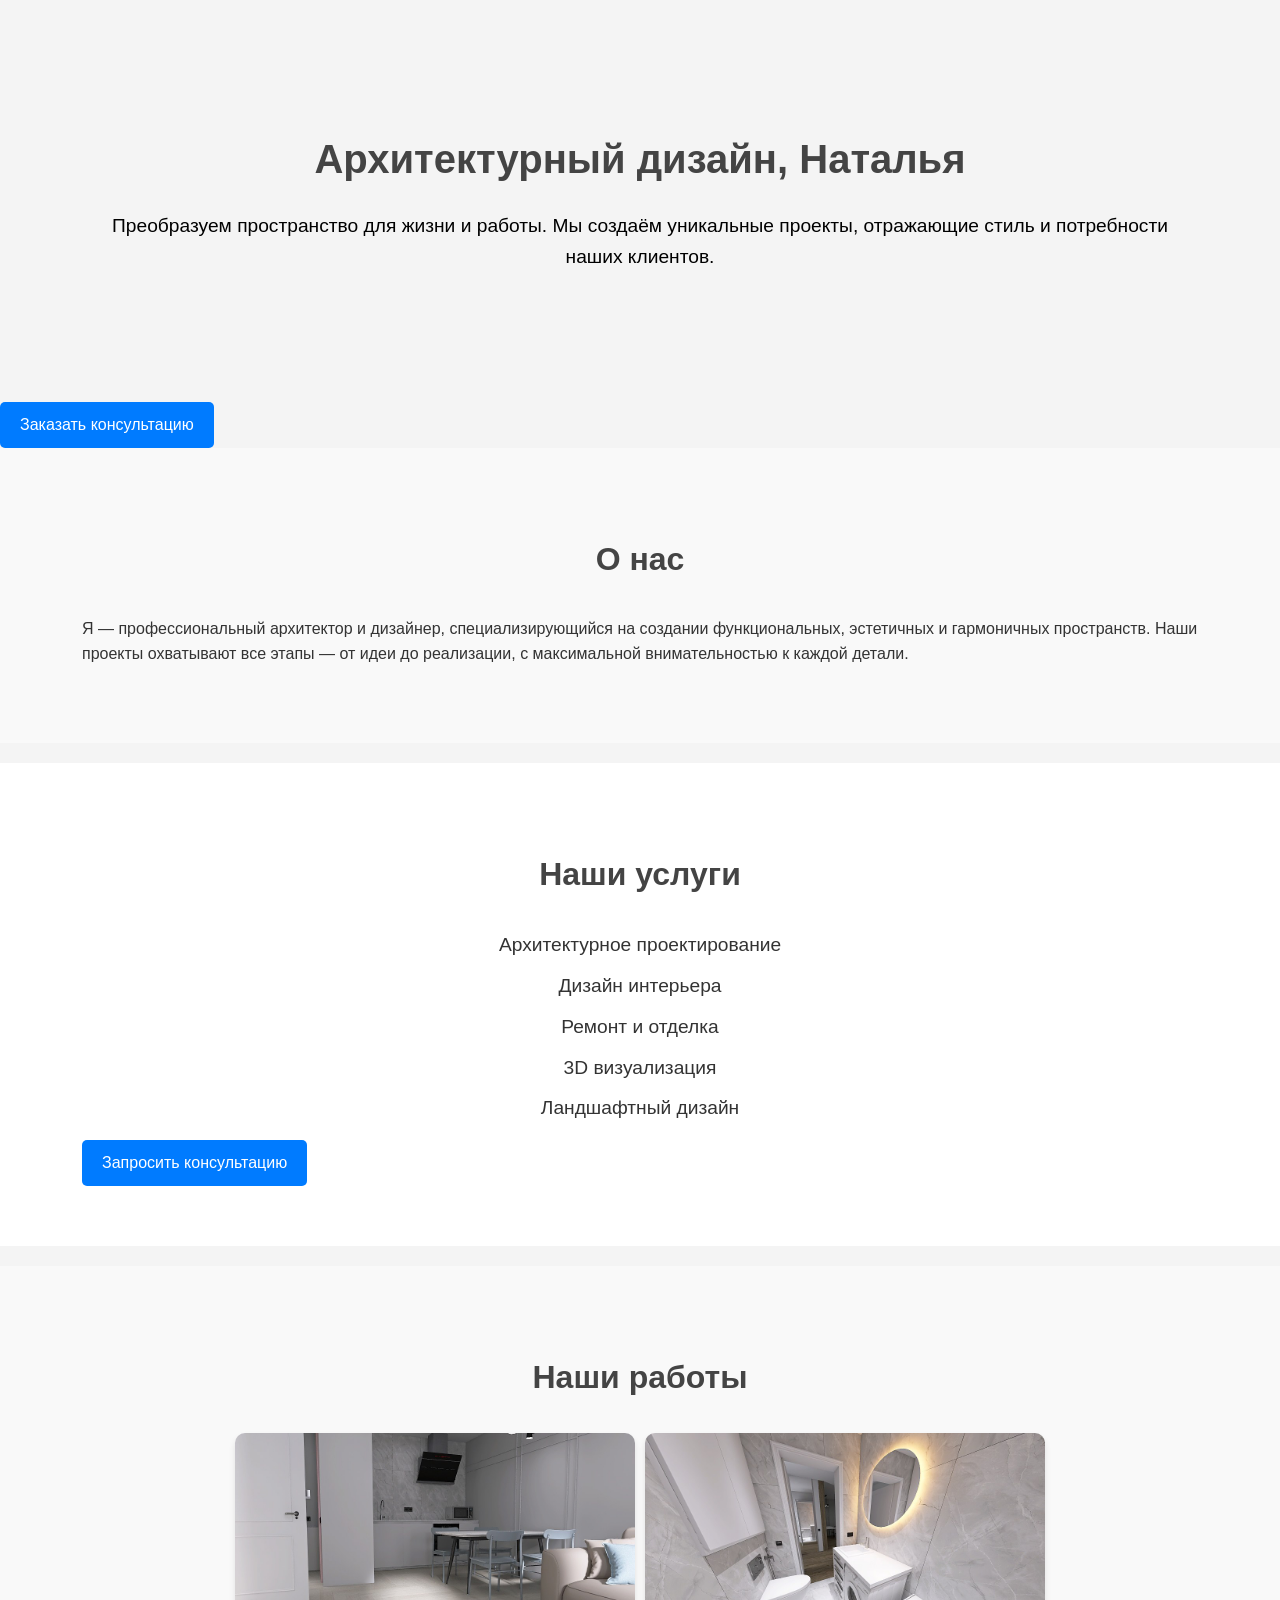
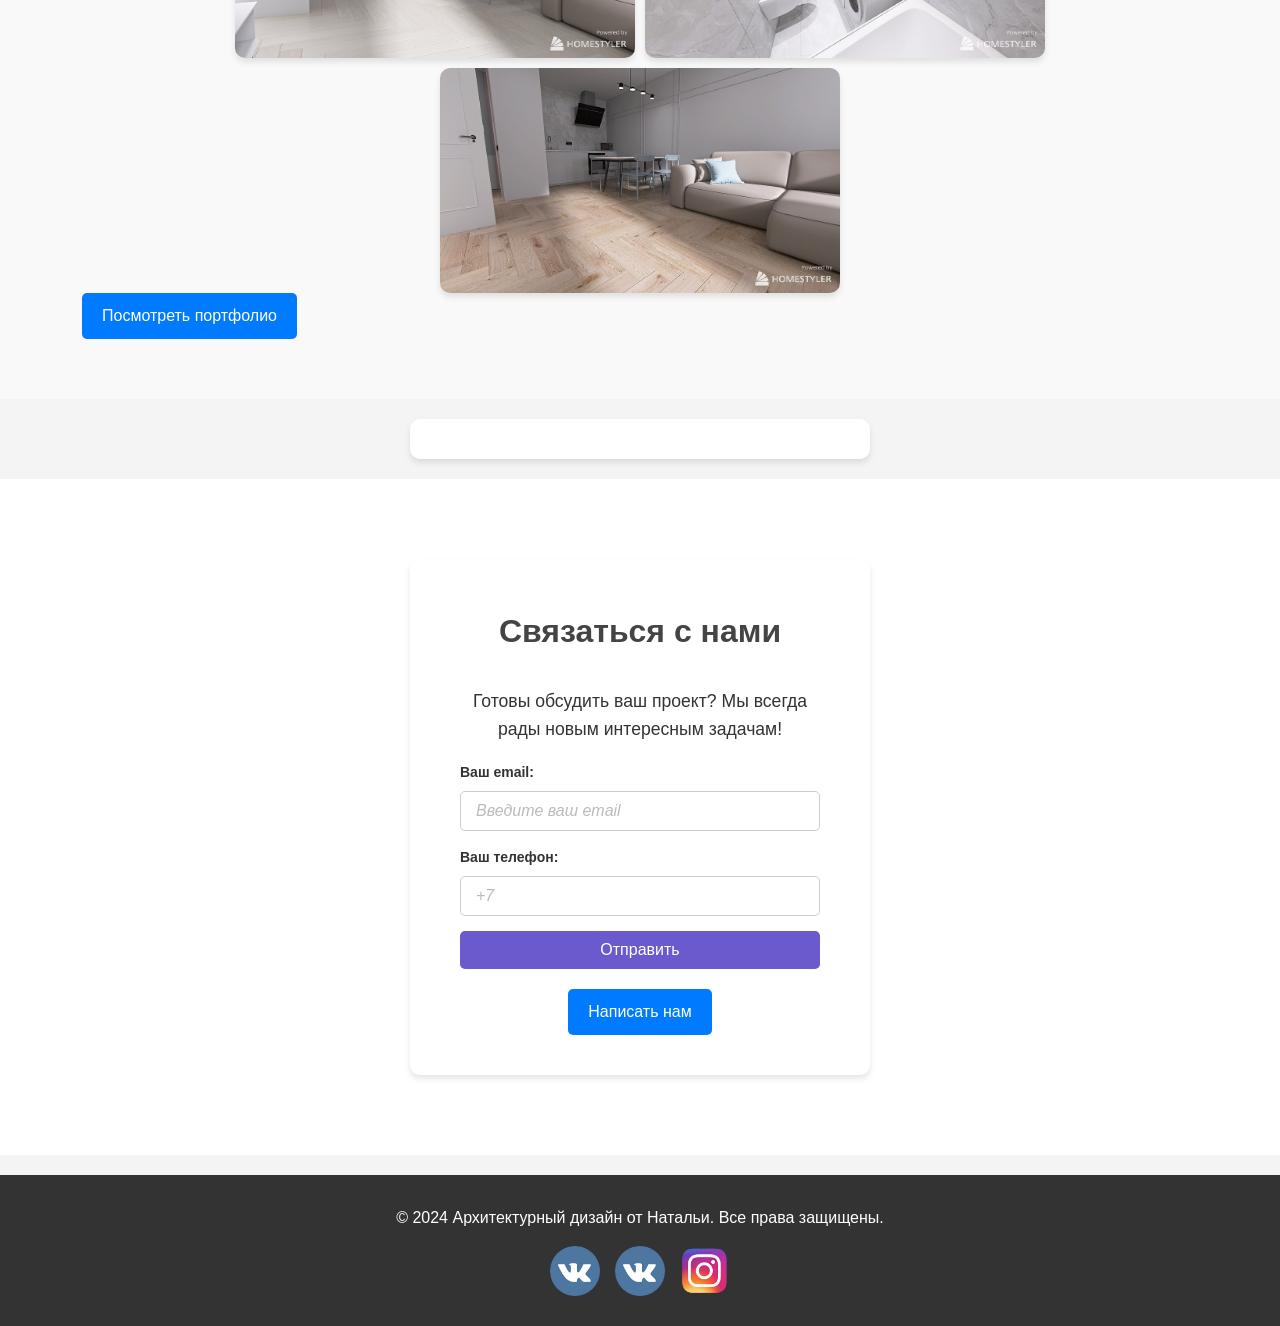
==== commit 383ff0e8: "Update index.html" ====
--- a/index.html
+++ b/index.html
@@ -84,7 +84,7 @@
             <input type="email" id="email" name="email" placeholder="Введите ваш email" autocomplete="off">
 
             <label for="phone">Ваш телефон:</label>
-            <input type="tel" id="phone" name="phone" placeholder="Введите ваш телефон" autocomplete="off">
+            <input type="tel" id="phone" name="phone" placeholder="+7" autocomplete="off">
             
             <button type="submit">Отправить</button>
             <a href="mailto:[Ваш email]" class="cta-button">Написать нам</a>
@@ -113,17 +113,7 @@
           </div>
     </footer>
     <!-- Скролл -->
-    <div data-menu-type="mobile" data-custom-scroll="0" data-set-top="stay-in-window" class="custom__header-decorate-line mod--custom-scroll-hidden mod--custom-scroll-resize md-menu--mobile js--menu--mobile mod--set-top--stop-mobile ps is-ps-init setTopInit" style="display: block;top: 0px;">
-
-                <!-- Если есть поиск или корзина -->
-        <div class="l-header__icons--box f__menu">
-            &nbsp; <!-- для выравнивания по вертикали (дублирует размер шрифта) -->
-    
-            <div class="l-header__icons--wrap">
-                <div class="js--iconBasketWrapper">                   
-                </div>   
-                    </div>
-                        </div>   
+    <div data-menu-type="mobile" data-custom-scroll="0" data-set-top="stay-in-window" class="custom__header-decorate-line mod--custom-scroll-hidden mod--custom-scroll-resize md-menu--mobile js--menu--mobile mod--set-top--stop-mobile ps is-ps-init setTopInit" style="display: block;top: 0px;">    
             <!-- Add separator -->
                     <!-- -->
         </div>
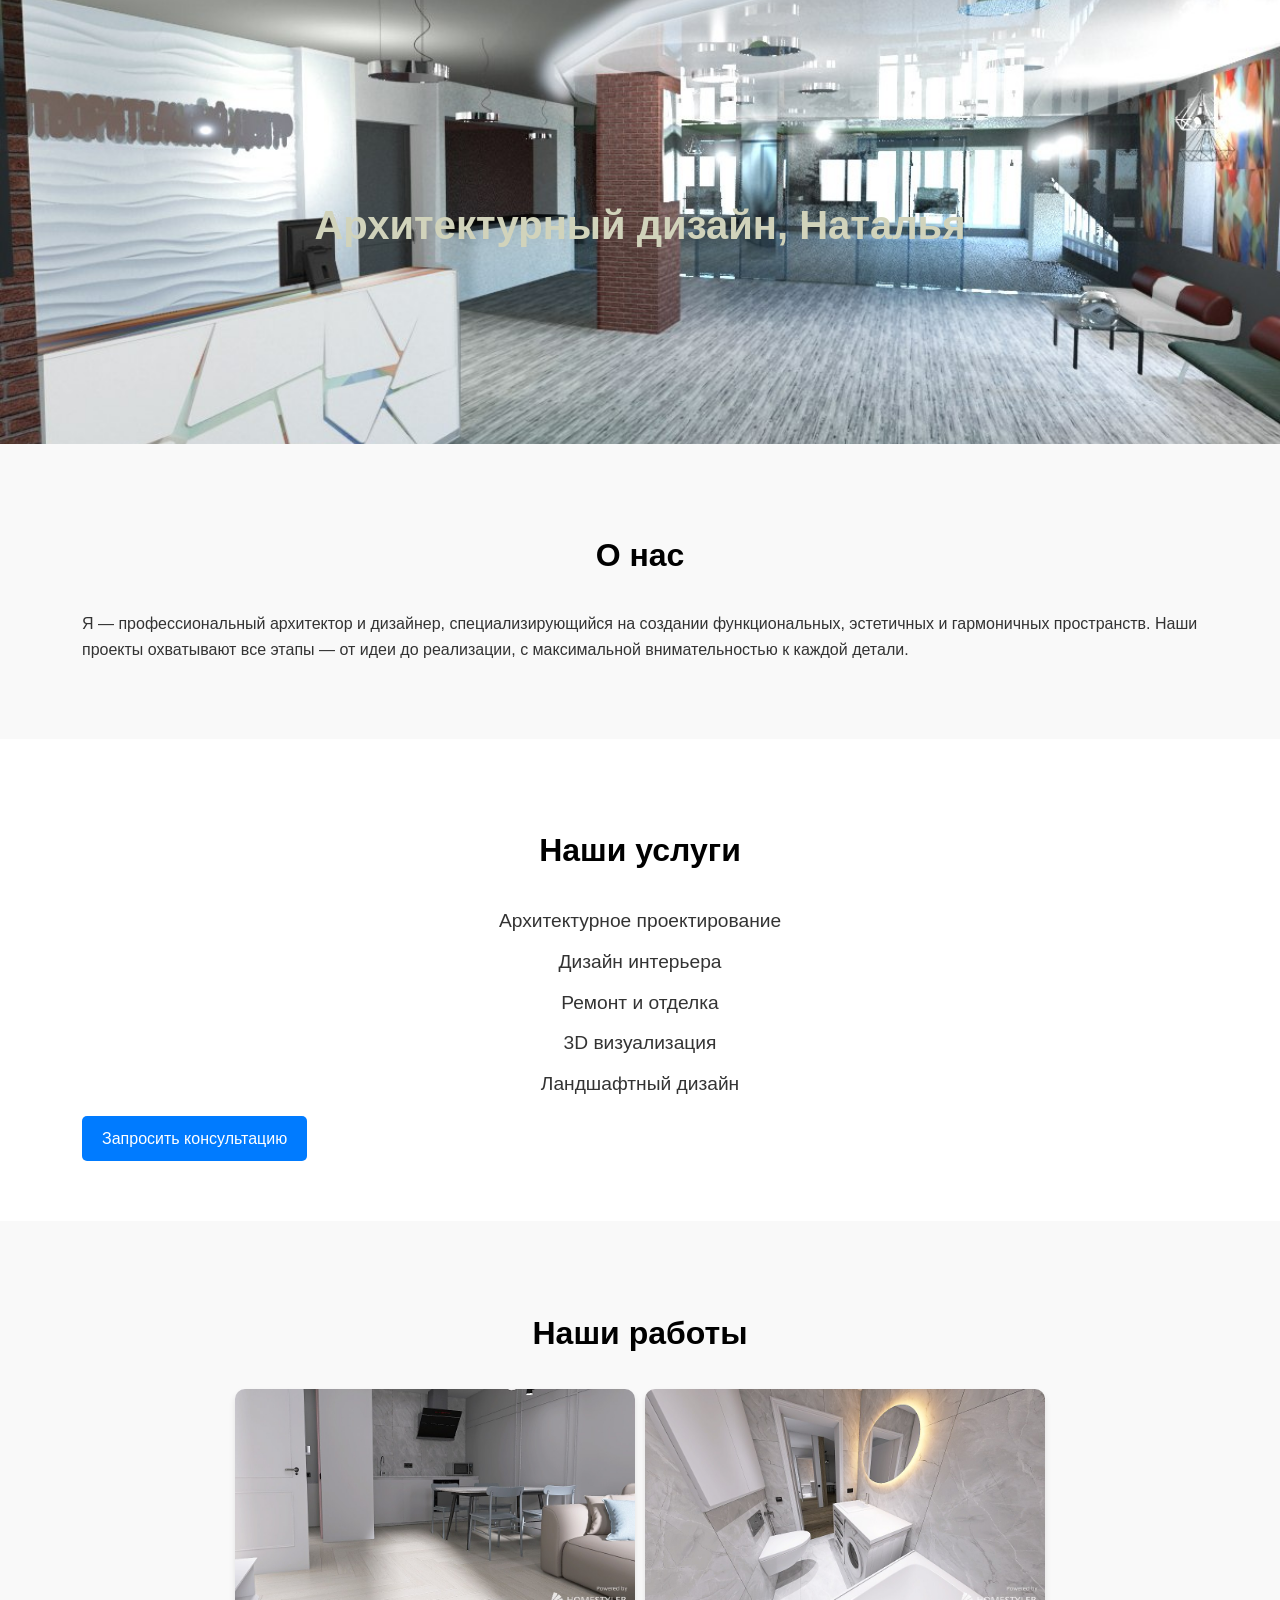
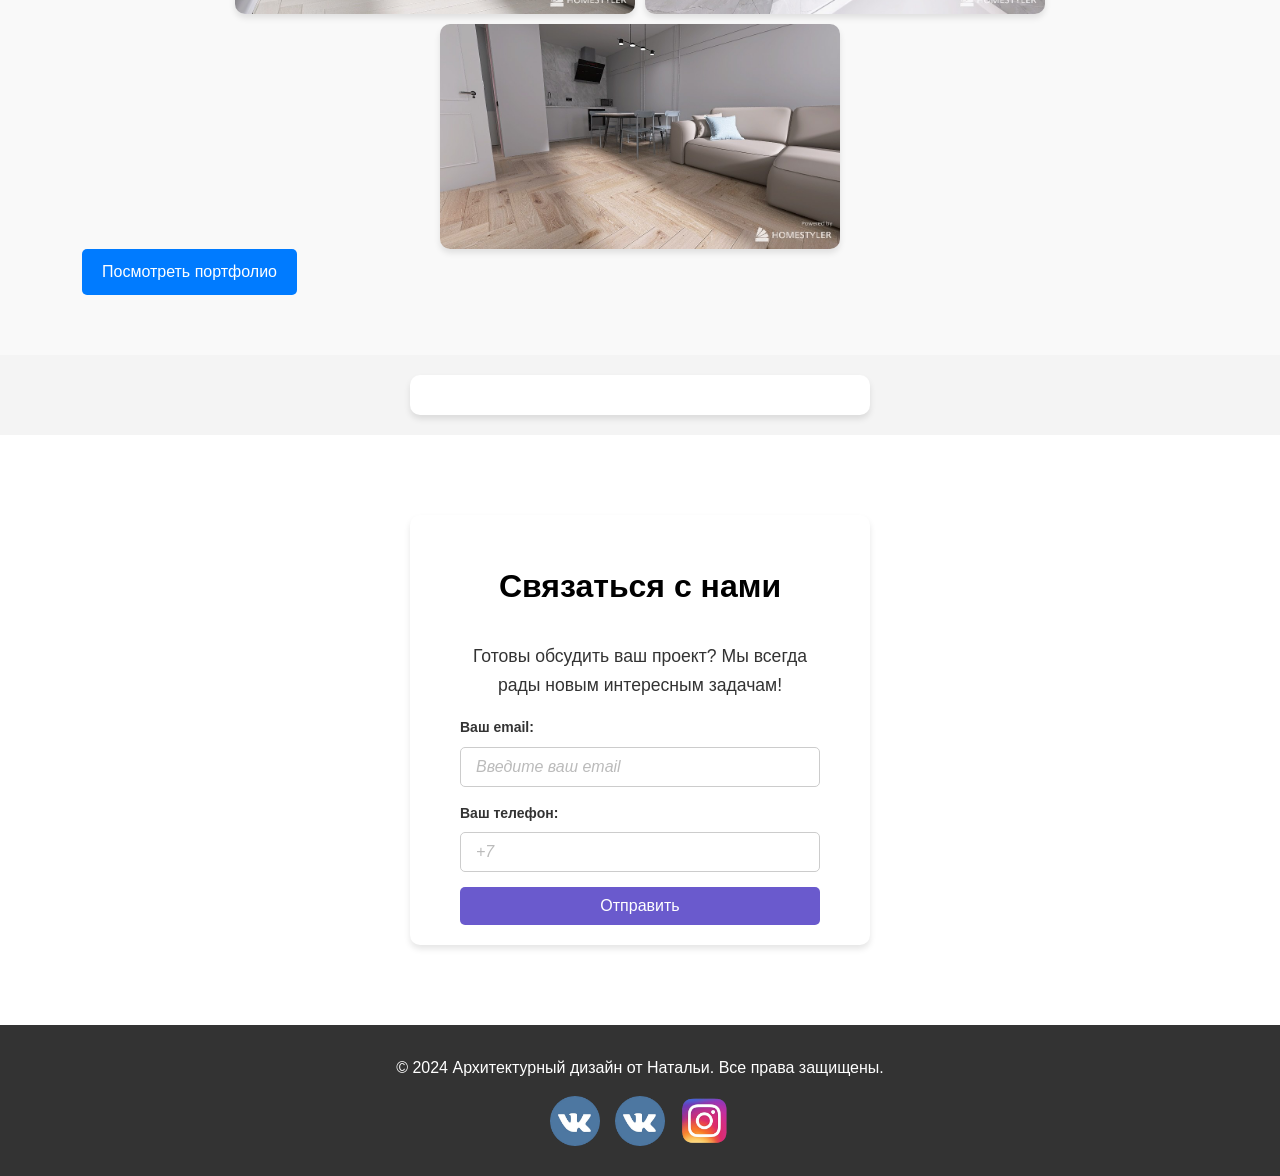
==== commit 9821e265: "урурурурурс" ====
--- a/index.html
+++ b/index.html
@@ -21,19 +21,15 @@
     </style>
 </head>
 <body>
-      
-    <!-- Главная секция -->
+    
     <header class="header">
         <div class="container">
             <h1>Архитектурный дизайн, Наталья</h1>
-            <p>Преобразуем пространство для жизни и работы. Мы создаём уникальные проекты, отражающие стиль и потребности наших клиентов.</p>
         </div>
     </header>
 
-    <a href="#contact" class="cta-button">Заказать консультацию</a>
 
-
-    <!-- О нас -->
+  
     <section class="about" id="about">
         <div class="container">
             <h2>О нас</h2>
@@ -41,7 +37,7 @@
         </div> 
     </section>
 
-    <!-- Услуги -->
+    
     <section class="services" id="services">
         <div class="container">
             <h2>Наши услуги</h2>
@@ -56,7 +52,6 @@
         </div>
     </section>
 
-    <!-- Портфолио -->
     <section class="portfolio" id="portfolio">
         <div class="container">
             <h2>Наши работы</h2>
@@ -70,7 +65,6 @@
         </div>
     </section>
 
-    <!-- Контакты -->
      <form action="https://api.web3forms.com/submit" method="POST">
         <input type="hidden" name="access_key" value="f5e1f2e3-c03b-4099-b620-c509f29f598a">
      </form>
@@ -87,13 +81,11 @@
             <input type="tel" id="phone" name="phone" placeholder="+7" autocomplete="off">
             
             <button type="submit">Отправить</button>
-            <a href="mailto:[Ваш email]" class="cta-button">Написать нам</a>
         </div>
         </form>
     </section>
 
 
-    <!-- Подвал -->
     <footer class="footer">
         <div class="container">
             <p>© 2024 Архитектурный дизайн от Натальи. Все права защищены.</p>
--- a/styles.css
+++ b/styles.css
@@ -1,4 +1,3 @@
-/* Общие стили */
 body {
     font-family: Arial, sans-serif;
     margin: 0;
@@ -8,8 +7,13 @@
     background-color: #f4f4f4;
 }
 
-h1, h2 {
-    color: #444;
+h1 {
+    color: rgb(209, 211, 187);
+    left: ;
+
+}
+h2 {
+    color:black;
 }
 
 .container {
@@ -18,12 +22,12 @@
     margin: 0 auto;
 }
 
-/* Стили для хедера */
+
 .header {
-    background: url('header-bg.jpg') no-repeat center center/cover;
+    background: url('photos/фон головы.jpg') no-repeat center center/cover;
     color: black;
     text-align: center;
-    padding: 100px 20px;
+    padding: 13%;
 }
 
 .header h1 {
@@ -52,11 +56,9 @@
     background: #0056b3;
 }
 
-/* Секции */
 section {
     padding: 60px 20px;
     background: white;
-    margin-bottom: 20px;
 }
 
 section:nth-of-type(odd) {
@@ -69,7 +71,6 @@
     font-size: 2rem;
 }
 
-/* Список услуг */
 .services ul {
     list-style: none;
     padding: 0;
@@ -179,7 +180,6 @@
     background-color: #5a4db2;
 }
 
-/* Подвал */
 .footer {
     background: #333;
     text-align: center;
